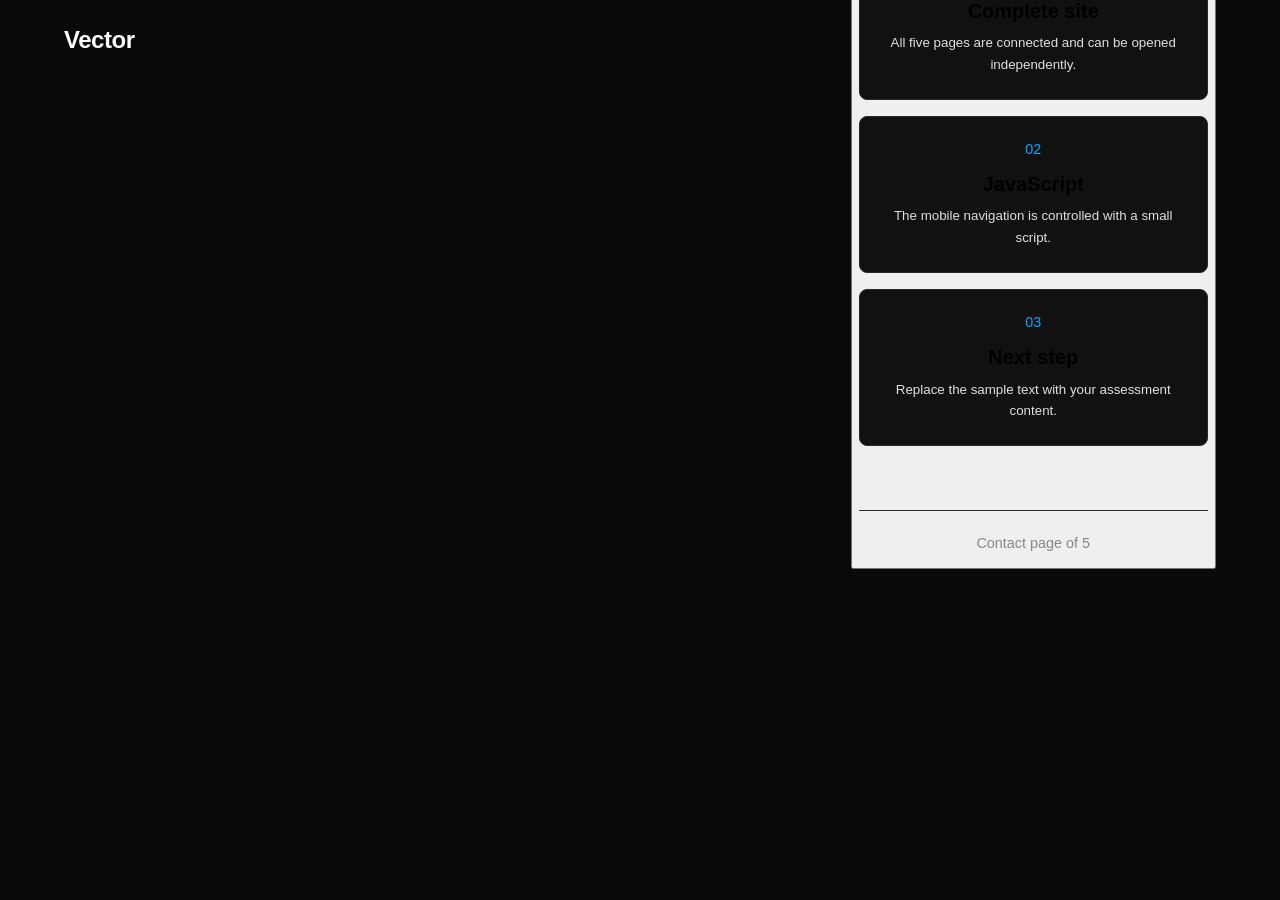
==== contact.html @ fd033dc5 "Add initial HTML structure and styles for assessment website" ====
﻿
<!DOCTYPE html>
<html lang="en">
<head>
  <meta charset="UTF-8">
  <meta name="viewport" content="width=device-width, initial-scale=1.0">
  <title>Contact - Assessment Website</title>
  <link rel="stylesheet" href="styles.css">
</head>
<body>
  <header class="navbar"><div class="navbar__container"><a href="index.html" class="navbar__brand">Vector</a><nav class="navbar__nav" aria-label="Main navigation"><ul class="nav-list"><li><a href="index.html" class="nav-link">About<svg class="animated-border-svg" viewBox="0 0 100 40" preserveAspectRatio="none"><rect width="100%" height="100%" rx="8" /></svg></a></li><li><a href="videos.html" class="nav-link">Videos<svg class="animated-border-svg" viewBox="0 0 100 40" preserveAspectRatio="none"><rect width="100%" height="100%" rx="8" /></svg></a></li><li><a href="links.html" class="nav-link">Links<svg class="animated-border-svg" viewBox="0 0 100 40" preserveAspectRatio="none"><rect width="100%" height="100%" rx="8" /></svg></a></li><li><a href="gallery.html" class="nav-link">Gallery<svg class="animated-border-svg" viewBox="0 0 100 40" preserveAspectRatio="none"><rect width="100%" height="100%" rx="8" /></svg></a></li><li><a href="contact.html" class("nav-link is-active">Contact<svg class("animated-border-svg" viewBox("0 0 100 40" preserveAspectRatio("none"><rect width("10０%" height("1００%" rx("8" /></svg></a></li></ul></nav><button class("navbar__mobile-toggle" id("mobile-toggle" type("button" aria-label("Open menu" aria-expanded("false" aria-controls("mobile-menu-pane"><svg width("24" height("24" viewBox("0 <|fim_suffix|>

  <main class="content"><section class="content__inner"><p class="eyebrow">Contact page</p><h1>Contact</h1><p class="lead">This is the final element in the five-page assessment website. The same simple design is ready for your own content.</p><div class="card-grid"><article class="card"><span class="card__number">01</span><h2>Complete site</h2><p>All five pages are connected and can be opened independently.</p></article><article class="card"><span class="card__number">02</span><h2>JavaScript</h2><p>The mobile navigation is controlled with a small script.</p></article><article class="card"><span class="card__number">03</span><h2>Next step</h2><p>Replace the sample text with your assessment content.</p></article></div><p class="page-footer">Contact page of 5</p></section></main>
  <script src="script.js"></script>
</body>
</html>
---- styles.css ----
:root {
  --color-background: #0a0a0a;
  --color-text: #e0e0e0;
  --color-link-hover: #ffffff;
  --color-primary: #00aaff;
  --font-family-sans-serif: "Inter", -apple-system, sans-serif;
  --navbar-height: 80px;
  --border-radius: 8px;
  --transition-speed: 0.6s;
}

@import url("https://fonts.googleapis.com/css2?family=Inter:wght@500&display=swap");

*, *::before, *::after {
  box-sizing: border-box;
}

html {
  scroll-behavior: smooth;
}

body {
  margin: 0;
  min-height: 100vh;
  font-family: var(--font-family-sans-serif);
  background-color: var(--color-background);
  color: #ffffff;
}

a {
  color: inherit;
  text-decoration: none;
}

button,
a {
  -webkit-tap-highlight-color: transparent;
}

.navbar {
  position: sticky;
  top: 0;
  z-index: 1000;
  height: var(--navbar-height);
  display: flex;
  align-items: center;
  background: rgba(10, 10, 10, 0.88);
  backdrop-filter: blur(12px);
}

.navbar__container {
  display: flex;
  align-items: center;
  justify-content: space-between;
  width: 100%;
  max-width: 1200px;
  margin: 0 auto;
  padding: 0 1.5rem;
}

.navbar__brand {
  font-size: 1.5rem;
  font-weight: 600;
  letter-spacing: -0.02em;
}

.navbar__nav {
  display: none;
}

.nav-list {
  display: flex;
  gap: 0.25rem;
  list-style: none;
  margin: 0;
  padding: 0;
}

.nav-link {
  position: relative;
  display: inline-flex;
  align-items: center;
  justify-content: center;
  min-width: 100px;
  padding: 1rem 1.5rem;
  font-weight: 500;
  color: var(--color-text);
  transition: color var(--transition-speed) ease;
}

.nav-link:hover,
.nav-link:focus-visible,
.nav-link.is-active {
  color: var(--color-link-hover);
}

.nav-link:focus-visible {
  outline: 2px solid var(--color-primary);
  outline-offset: 2px;
  border-radius: var(--border-radius);
}

.nav-link:focus-visible {
  outline: none;
}

.animated-border-svg {
  display: none;
}

.navbar__mobile-toggle {
  display: block;
  padding: 0.5rem;
  background: transparent;
  border: none;
  cursor: pointer;
  color: var(--color-text);
}

.navbar__mobile-toggle svg {
  display: block;
}

.mobile-menu-pane {
  position: fixed;
  top: 0;
  left: 0;
  width: 80%;
  max-width: 320px;
  height: 100vh;
  padding: 1.5rem;
  background-color: #141414;
  transform: translateX(-100%);
  transition: transform 0.3s ease;
  z-index: 1001;
}

.mobile-menu-pane.is-open {
  transform: translateX(0);
}

.mobile-menu-pane .nav-list {
  display: block;
  margin-top: 4rem;
}

.mobile-menu-pane .nav-link {
  display: flex;
  width: 100%;
  min-width: 0;
  justify-content: space-between;
  padding: 1rem 0;
  font-size: 1.2rem;
}

.mobile-menu-pane .nav-link::after {
  content: "→";
  color: var(--color-primary);
}

.mobile-menu-pane .animated-border-svg {
  display: none;
}

.mobile-menu-overlay {
  position: fixed;
  inset: 0;
  z-index: 1000;
  background: rgba(0, 0, 0, 0.6);
  opacity: 0;
  visibility: hidden;
  transition: opacity 0.3s ease, visibility 0.3s ease;
}

.mobile-menu-overlay.is-visible {
  opacity: 1;
  visibility: visible;
}

.content {
  min-height: calc(100vh - var(--navbar-height));
  padding: calc(var(--navbar-height) + 2rem) 1.5rem 4rem;
}

.content__inner {
  width: 100%;
  max-width: 960px;
  margin: 0 auto;
}

.eyebrow {
  margin: 0 0 0.75rem;
  color: var(--color-primary);
  font-size: 0.8rem;
  font-weight: 600;
  letter-spacing: 0.14em;
  text-transform: uppercase;
}

h1 {
  max-width: 760px;
  margin: 0;
  font-size: clamp(2.5rem, 8vw, 5rem);
  line-height: 1.05;
  letter-spacing: -0.055em;
}

.lead {
  max-width: 650px;
  margin: 1.5rem 0 0;
  color: var(--color-text);
  font-size: 1.1rem;
  line-height: 1.75;
}

.card-grid {
  display: grid;
  grid-template-columns: repeat(auto-fit, minmax(220px, 1fr));
  gap: 1rem;
  margin-top: 3rem;
}

.card {
  padding: 1.5rem;
  border: 1px solid #2a2a2a;
  border-radius: var(--border-radius);
  background: #111111;
}

.card__number {
  display: block;
  margin-bottom: 1rem;
  color: var(--color-primary);
  font-size: 0.9rem;
}

.card h2 {
  margin: 0 0 0.6rem;
  font-size: 1.25rem;
}

.card p {
  margin: 0;
  color: var(--color-text);
  line-height: 1.6;
}

.page-footer {
  margin-top: 4rem;
  padding-top: 1.5rem;
  border-top: 1px solid #292929;
  color: #888888;
  font-size: 0.9rem;
}

@media (min-width: 576px) {
  .navbar__mobile-toggle,
  .mobile-menu-pane,
  .mobile-menu-overlay {
    display: none;
  }

  .navbar__nav {
    display: block;
  }

  .animated-border-svg {
    display: block;
    position: absolute;
    inset: 0;
    width: 100%;
    height: 100%;
    pointer-events: none;
    z-index: -1;
  }

  .animated-border-svg rect {
    fill: none;
    stroke: var(--color-primary);
    stroke-width: 2px;
    stroke-linecap: round;
    stroke-dasharray: 1000;
    stroke-dashoffset: 1000;
    transition: stroke-dashoffset var(--transition-speed) ease-in-out;
  }

  .nav-link:hover .animated-border-svg rect,
  .nav-link:focus-visible .animated-border-svg rect {
    stroke-dashoffset: 0;
  }

  @media (prefers-reduced-motion: reduce) {
    .animated-border-svg rect,
    .mobile-menu-pane,
    .mobile-menu-overlay {
      transition: none;
    }
  }
}
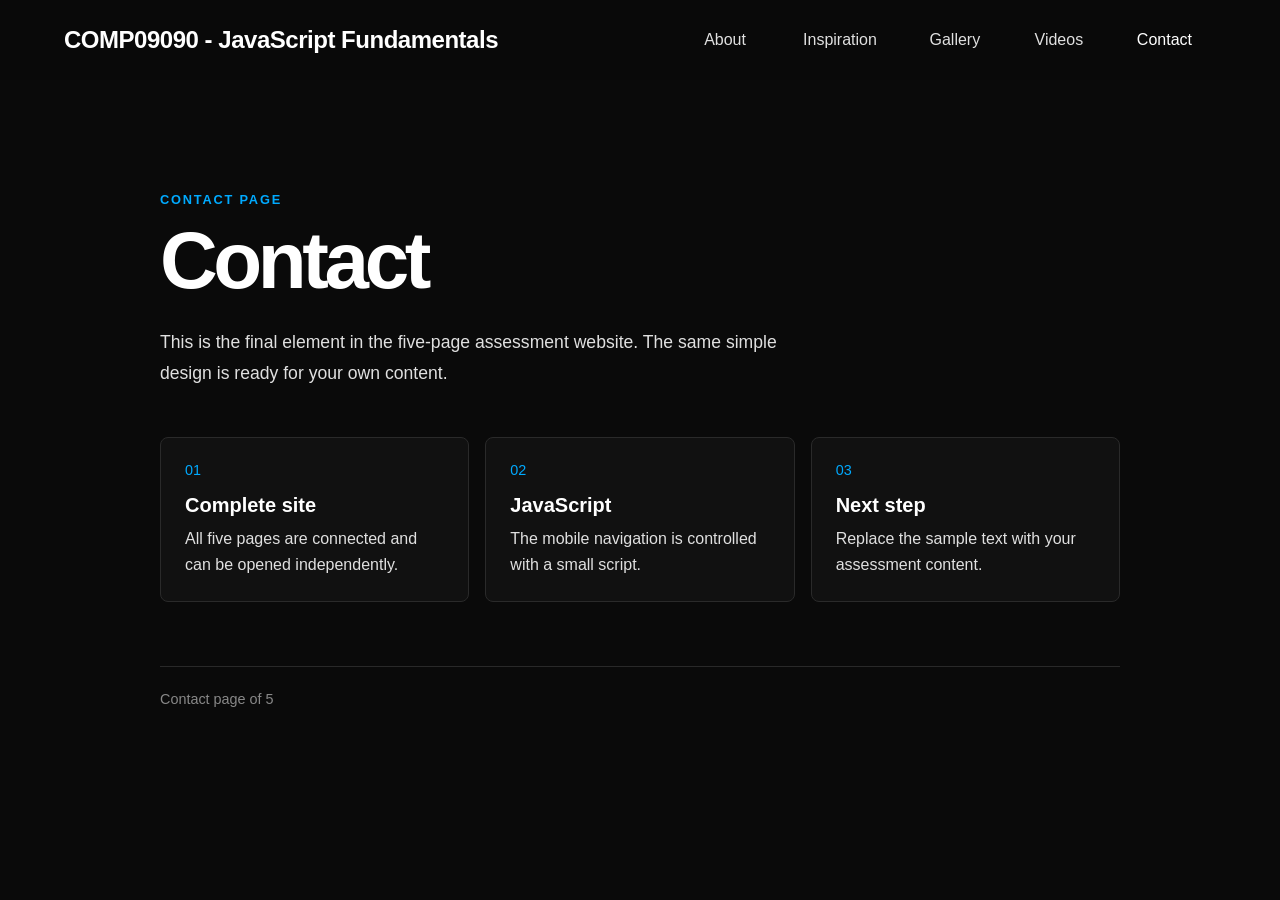
==== commit 215b55bd: "Refactor code structure for improved readability and maintainability" ====
--- a/contact.html
+++ b/contact.html
@@ -1,4 +1,3 @@
-﻿
 <!DOCTYPE html>
 <html lang="en">
 <head>
@@ -8,9 +7,50 @@
   <link rel="stylesheet" href="styles.css">
 </head>
 <body>
-  <header class="navbar"><div class="navbar__container"><a href="index.html" class="navbar__brand">Vector</a><nav class="navbar__nav" aria-label="Main navigation"><ul class="nav-list"><li><a href="index.html" class="nav-link">About<svg class="animated-border-svg" viewBox="0 0 100 40" preserveAspectRatio="none"><rect width="100%" height="100%" rx="8" /></svg></a></li><li><a href="videos.html" class="nav-link">Videos<svg class="animated-border-svg" viewBox="0 0 100 40" preserveAspectRatio="none"><rect width="100%" height="100%" rx="8" /></svg></a></li><li><a href="links.html" class="nav-link">Links<svg class="animated-border-svg" viewBox="0 0 100 40" preserveAspectRatio="none"><rect width="100%" height="100%" rx="8" /></svg></a></li><li><a href="gallery.html" class="nav-link">Gallery<svg class="animated-border-svg" viewBox="0 0 100 40" preserveAspectRatio="none"><rect width="100%" height="100%" rx="8" /></svg></a></li><li><a href="contact.html" class("nav-link is-active">Contact<svg class("animated-border-svg" viewBox("0 0 100 40" preserveAspectRatio("none"><rect width("10０%" height("1００%" rx("8" /></svg></a></li></ul></nav><button class("navbar__mobile-toggle" id("mobile-toggle" type("button" aria-label("Open menu" aria-expanded("false" aria-controls("mobile-menu-pane"><svg width("24" height("24" viewBox("0 <|fim_suffix|>
+  <header class="navbar">
+    <div class="navbar__container">
+      <a href="index.html" class="navbar__brand">COMP09090 - JavaScript Fundamentals</a>
+      <nav class="navbar__nav" aria-label="Main navigation">
+        <ul class="nav-list">
+          <li><a href="index.html" class="nav-link">About<svg class="animated-border-svg" viewBox="0 0 100 40" preserveAspectRatio="none"><rect width="100%" height="100%" rx="8" /></svg></a></li>
+          <li><a href="Inspiration.html" class="nav-link">Inspiration<svg class="animated-border-svg" viewBox="0 0 100 40" preserveAspectRatio="none"><rect width="100%" height="100%" rx="8" /></svg></a></li>
+          <li><a href="gallery.html" class="nav-link">Gallery<svg class="animated-border-svg" viewBox="0 0 100 40" preserveAspectRatio="none"><rect width="100%" height="100%" rx="8" /></svg></a></li>
+          <li><a href="videos.html" class="nav-link">Videos<svg class="animated-border-svg" viewBox="0 0 100 40" preserveAspectRatio="none"><rect width="100%" height="100%" rx="8" /></svg></a></li>
+          <li><a href="contact.html" class="nav-link is-active" aria-current="page">Contact<svg class="animated-border-svg" viewBox="0 0 100 40" preserveAspectRatio="none"><rect width="100%" height="100%" rx="8" /></svg></a></li>
+        </ul>
+      </nav>
+      <button class="navbar__mobile-toggle" id="mobile-toggle" type="button" aria-label="Open menu" aria-expanded="false" aria-controls="mobile-menu-pane">
+        <svg width="24" height="24" viewBox="0 0 24 24" aria-hidden="true"><path fill="currentColor" d="M3 6h18v2H3V6Zm0 5h18v2H3v-2Zm0 5h18v2H3v-2Z" /></svg>
+      </button>
+    </div>
+  </header>
 
-  <main class="content"><section class="content__inner"><p class="eyebrow">Contact page</p><h1>Contact</h1><p class="lead">This is the final element in the five-page assessment website. The same simple design is ready for your own content.</p><div class="card-grid"><article class="card"><span class="card__number">01</span><h2>Complete site</h2><p>All five pages are connected and can be opened independently.</p></article><article class="card"><span class="card__number">02</span><h2>JavaScript</h2><p>The mobile navigation is controlled with a small script.</p></article><article class="card"><span class="card__number">03</span><h2>Next step</h2><p>Replace the sample text with your assessment content.</p></article></div><p class="page-footer">Contact page of 5</p></section></main>
+  <div class="mobile-menu-pane" id="mobile-menu-pane">
+    <nav aria-label="Mobile navigation">
+      <ul class="nav-list">
+        <li><a href="index.html" class="nav-link">About<svg class="animated-border-svg" viewBox="0 0 100 40" preserveAspectRatio="none"><rect width="100%" height="100%" rx="8" /></svg></a></li>
+        <li><a href="Inspiration.html" class="nav-link">Inspiration<svg class="animated-border-svg" viewBox="0 0 100 40" preserveAspectRatio="none"><rect width="100%" height="100%" rx="8" /></svg></a></li>
+        <li><a href="gallery.html" class="nav-link">Gallery<svg class="animated-border-svg" viewBox="0 0 100 40" preserveAspectRatio="none"><rect width="100%" height="100%" rx="8" /></svg></a></li>
+        <li><a href="videos.html" class="nav-link">Videos<svg class="animated-border-svg" viewBox="0 0 100 40" preserveAspectRatio="none"><rect width="100%" height="100%" rx="8" /></svg></a></li>
+        <li><a href="contact.html" class="nav-link is-active" aria-current="page">Contact<svg class="animated-border-svg" viewBox="0 0 100 40" preserveAspectRatio="none"><rect width="100%" height="100%" rx="8" /></svg></a></li>
+      </ul>
+    </nav>
+  </div>
+
+  <main class="content">
+    <section class="content__inner">
+      <p class="eyebrow">Contact page</p>
+      <h1>Contact</h1>
+      <p class="lead">This is the final element in the five-page assessment website. The same simple design is ready for your own content.</p>
+      <div class="card-grid">
+        <article class="card"><span class="card__number">01</span><h2>Complete site</h2><p>All five pages are connected and can be opened independently.</p></article>
+        <article class="card"><span class="card__number">02</span><h2>JavaScript</h2><p>The mobile navigation is controlled with a small script.</p></article>
+        <article class="card"><span class="card__number">03</span><h2>Next step</h2><p>Replace the sample text with your assessment content.</p></article>
+      </div>
+      <p class="page-footer">Contact page of 5</p>
+    </section>
+  </main>
+
   <script src="script.js"></script>
 </body>
 </html>
--- a/styles.css
+++ b/styles.css
@@ -25,6 +25,12 @@
   font-family: var(--font-family-sans-serif);
   background-color: var(--color-background);
   color: #ffffff;
+}
+
+body.about-page {
+  background:
+    linear-gradient(rgba(0, 0, 0, 0.55), rgba(0, 0, 0, 0.55)),
+    var(--about-background) center / cover fixed;
 }
 
 a {
